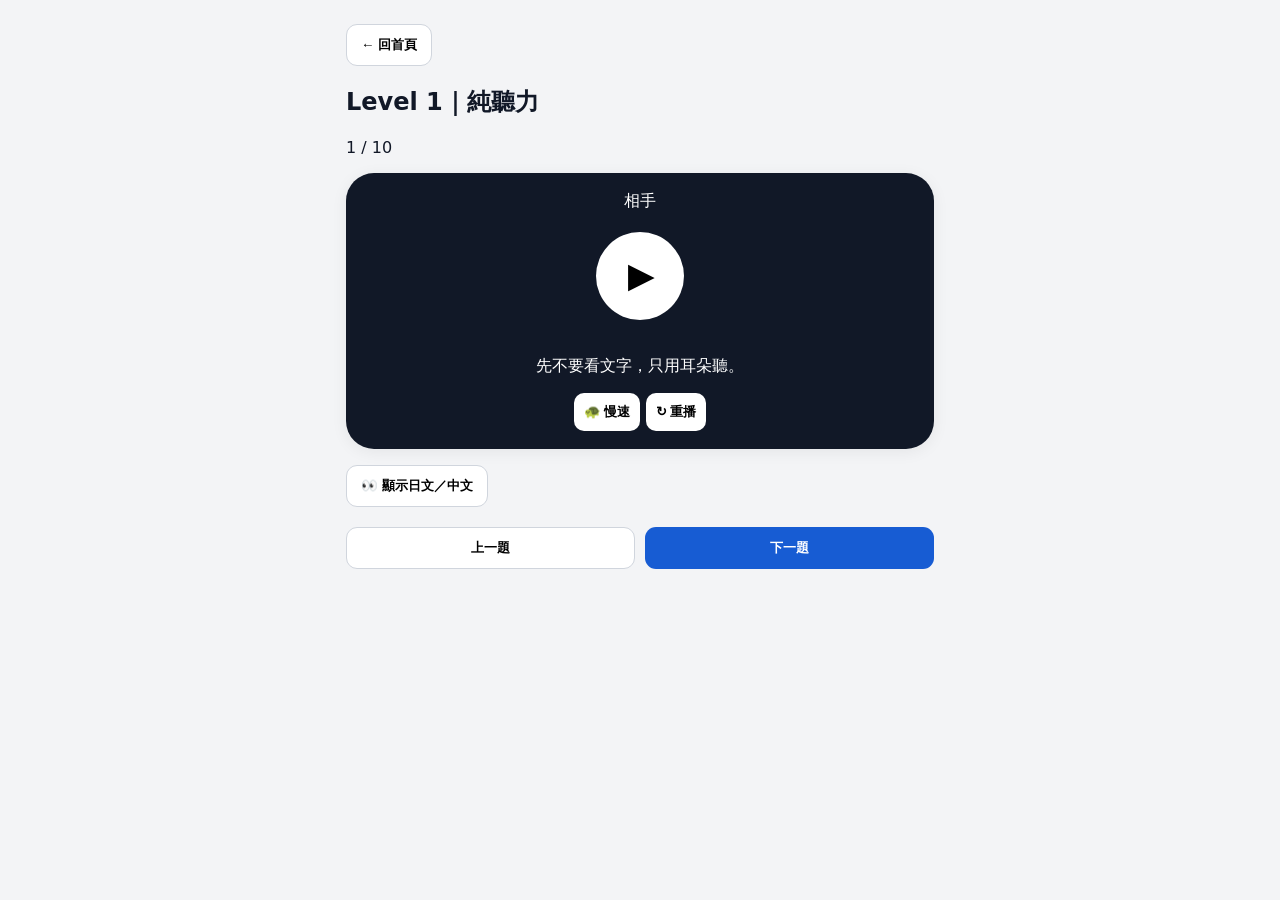
==== practice.html @ bae82ac3 "Add files via upload" ====
<!doctype html><html lang="zh-Hant"><head><meta charset="utf-8"><meta name="viewport" content="width=device-width,initial-scale=1,viewport-fit=cover"><link rel="stylesheet" href="style.css"><title>日語練習</title></head><body><main><button onclick="location.href='index.html'">← 回首頁</button><h2 id="title"></h2><div id="prog"></div><section class="phone"><div>相手</div><button id="play" class="play">▶</button><p>先不要看文字，只用耳朵聽。</p><button id="slow">🐢 慢速</button> <button id="again">↻ 重播</button></section><button id="reveal">👀 顯示日文／中文</button><div id="ans" class="card hidden"><b id="ja"></b><p id="zh"></p></div><section id="speak" class="card hidden"><h3>換你回答</h3><button id="mic" class="mic">🎙️ 開始說話</button><p id="heard">辨識結果會顯示在這裡</p><button id="sample">💡 看參考回答</button><p id="sampleText" class="hidden"></p></section><div class="nav"><button id="prev">上一題</button><button id="next">下一題</button></div></main><script src="app.js"></script></body></html>
---- style.css ----
*{box-sizing:border-box}body{margin:0;background:#f3f4f6;color:#111827;font-family:system-ui,-apple-system,sans-serif}main{max-width:620px;margin:auto;padding:24px 16px}h1{margin-bottom:4px}.card,.phone{background:#fff;border-radius:18px;padding:18px;margin:16px 0;box-shadow:0 3px 16px #00000010}a{display:block;background:#fff;color:#111827;text-decoration:none;border-radius:18px;padding:20px;margin:14px 0;font-size:18px;font-weight:800}a small{display:block;color:#667085;font-weight:400;margin-top:5px}.note{color:#667085;font-size:13px}.phone{background:#111827;color:#fff;text-align:center;border-radius:28px}.play{width:88px;height:88px;border:0;border-radius:50%;font-size:32px;margin:20px}.phone button:not(.play){padding:10px;border:0;border-radius:10px}button{padding:11px 14px;border:1px solid #d0d5dd;border-radius:11px;background:#fff;font-weight:700}.mic{width:100%;background:#dc2626;color:#fff;border:0;padding:15px}.hidden{display:none}.nav{display:grid;grid-template-columns:1fr 1fr;gap:10px;margin-top:20px}.nav button:last-child{background:#175cd3;color:#fff;border:0}#ja{font-size:21px;line-height:1.7}
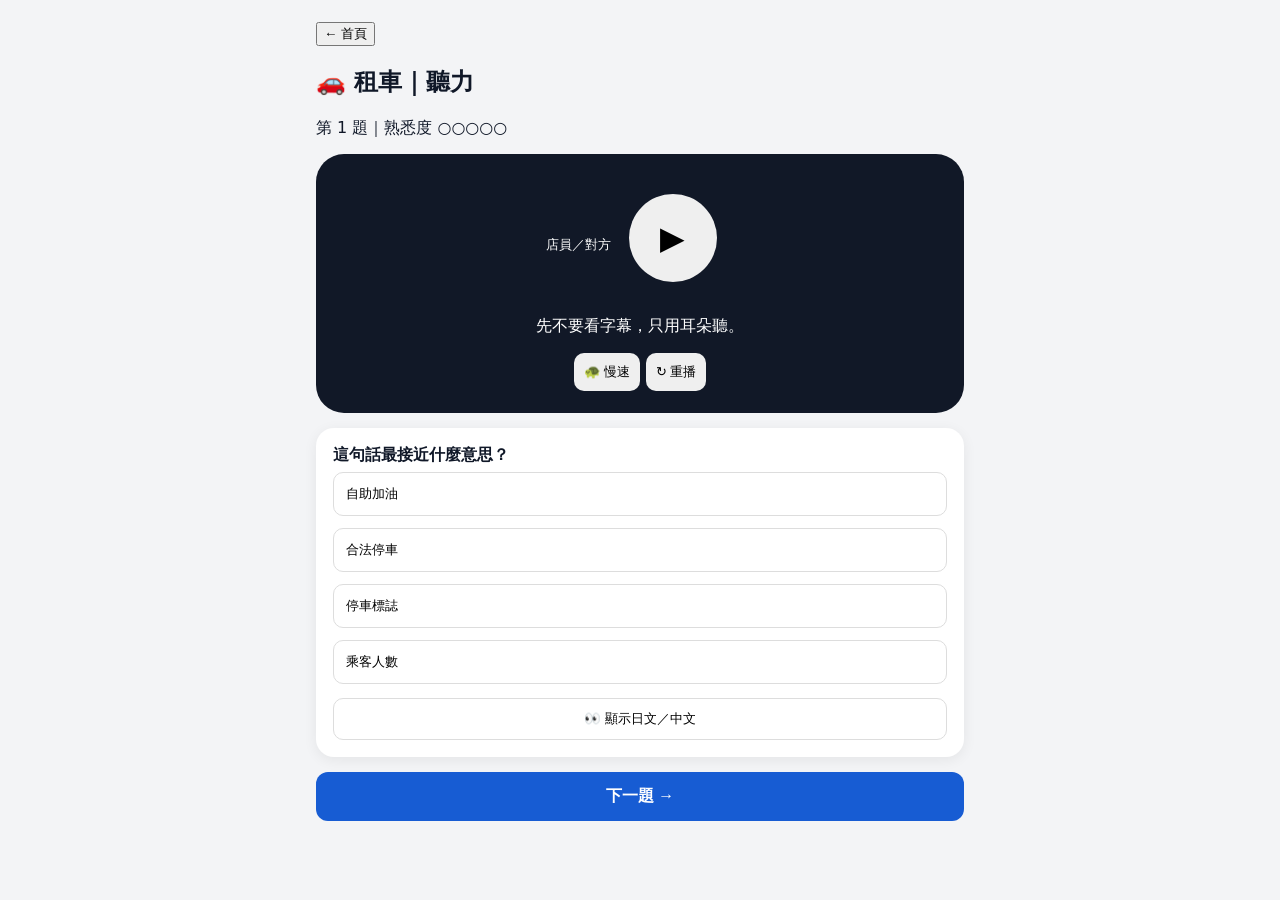
==== commit 1b222232: "Add files via upload" ====
--- a/practice.html
+++ b/practice.html
@@ -1 +1 @@
-<!doctype html><html lang="zh-Hant"><head><meta charset="utf-8"><meta name="viewport" content="width=device-width,initial-scale=1,viewport-fit=cover"><link rel="stylesheet" href="style.css"><title>日語練習</title></head><body><main><button onclick="location.href='index.html'">← 回首頁</button><h2 id="title"></h2><div id="prog"></div><section class="phone"><div>相手</div><button id="play" class="play">▶</button><p>先不要看文字，只用耳朵聽。</p><button id="slow">🐢 慢速</button> <button id="again">↻ 重播</button></section><button id="reveal">👀 顯示日文／中文</button><div id="ans" class="card hidden"><b id="ja"></b><p id="zh"></p></div><section id="speak" class="card hidden"><h3>換你回答</h3><button id="mic" class="mic">🎙️ 開始說話</button><p id="heard">辨識結果會顯示在這裡</p><button id="sample">💡 看參考回答</button><p id="sampleText" class="hidden"></p></section><div class="nav"><button id="prev">上一題</button><button id="next">下一題</button></div></main><script src="app.js"></script></body></html>+<!doctype html><html lang=zh-Hant><head><meta charset=utf-8><meta name=viewport content="width=device-width,initial-scale=1,viewport-fit=cover"><link rel=stylesheet href=style.css></head><body><main><button onclick="location.href='index.html'">← 首頁</button><h2 id=title></h2><div id=prog></div><section class=phone><small>店員／對方</small><button id=play class=play>▶</button><p>先不要看字幕，只用耳朵聽。</p><button id=slow>🐢 慢速</button> <button id=again>↻ 重播</button></section><section class=card><b>這句話最接近什麼意思？</b><div id=choices></div><div id=fb></div><button id=reveal>👀 顯示日文／中文</button><div id=text class=hidden><h3 id=ja></h3><p id=zh></p></div></section><section id=speak class="card hidden"><b>換你回答</b><p>先求意思能傳達，不要求完美文法。</p><button id=mic class=mic>🎙️ 開始說話</button><p id=heard>辨識結果會顯示在這裡</p><button id=sample>💡 參考回答</button><p id=sampleText class=hidden></p></section><button id=next class=next>下一題 →</button></main><script src=practice.js></script></body></html>
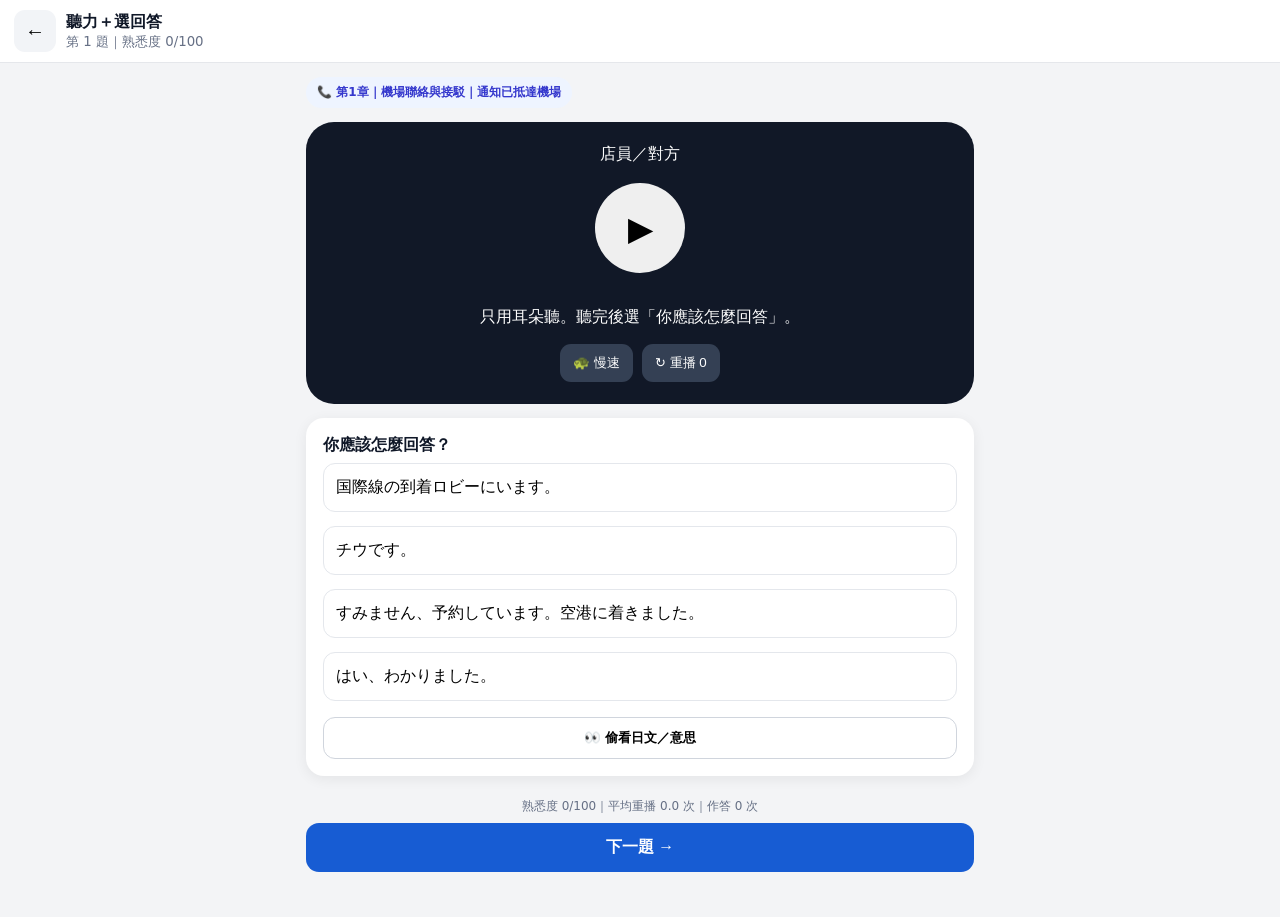
==== commit 4dc39044: "Add files via upload" ====
--- a/practice.html
+++ b/practice.html
@@ -1 +1 @@
-<!doctype html><html lang=zh-Hant><head><meta charset=utf-8><meta name=viewport content="width=device-width,initial-scale=1,viewport-fit=cover"><link rel=stylesheet href=style.css></head><body><main><button onclick="location.href='index.html'">← 首頁</button><h2 id=title></h2><div id=prog></div><section class=phone><small>店員／對方</small><button id=play class=play>▶</button><p>先不要看字幕，只用耳朵聽。</p><button id=slow>🐢 慢速</button> <button id=again>↻ 重播</button></section><section class=card><b>這句話最接近什麼意思？</b><div id=choices></div><div id=fb></div><button id=reveal>👀 顯示日文／中文</button><div id=text class=hidden><h3 id=ja></h3><p id=zh></p></div></section><section id=speak class="card hidden"><b>換你回答</b><p>先求意思能傳達，不要求完美文法。</p><button id=mic class=mic>🎙️ 開始說話</button><p id=heard>辨識結果會顯示在這裡</p><button id=sample>💡 參考回答</button><p id=sampleText class=hidden></p></section><button id=next class=next>下一題 →</button></main><script src=practice.js></script></body></html>+<!doctype html><html lang="zh-Hant"><head><meta charset="utf-8"><meta name="viewport" content="width=device-width,initial-scale=1,viewport-fit=cover"><link rel="stylesheet" href="style.css"><title>租車日語練習</title></head><body><header><button onclick="location.href='index.html'">←</button><div><b id="title"></b><small id="prog"></small></div></header><main class="practice"><div class="chip" id="chapterName"></div><section class="phone"><div id="speaker">店員／對方</div><button id="play" class="play">▶</button><p>只用耳朵聽。聽完後選「你應該怎麼回答」。</p><div class="controls"><button id="slow">🐢 慢速</button><button id="again">↻ 重播 <span id="replayCount">0</span></button></div></section><section class="card"><b>你應該怎麼回答？</b><div id="choices"></div><div id="feedback"></div><button id="reveal" class="wide">👀 偷看日文／意思</button><div id="text" class="hidden"><div class="ja" id="ja"></div><div class="zh" id="meaning"></div><div class="keys" id="keys"></div></div></section><section id="speakBox" class="card hidden"><b>進階：自己說出回答</b><p>先求意思能傳達，不要求完美文法。</p><button id="mic" class="mic">🎙️ 開始說話</button><div id="heard">辨識結果會顯示在這裡</div><button id="sample" class="wide">💡 看參考回答</button><div id="sampleText" class="hidden sample"></div></section><div class="metrics" id="metrics"></div><button id="next" class="next">下一題 →</button></main><script src="practice.js"></script></body></html>
--- a/style.css
+++ b/style.css
@@ -0,0 +1 @@
+*{box-sizing:border-box}body{margin:0;background:#f3f4f6;color:#101828;font-family:system-ui,-apple-system,sans-serif}main{max-width:700px;margin:auto;padding:20px 16px 45px}.hero{display:flex;gap:14px;align-items:center}.hero>span{width:58px;height:58px;border-radius:18px;background:#111827;color:#fff;display:grid;place-items:center;font-size:28px;font-weight:900}.hero h1{margin:0}.hero p{margin:4px 0;color:#667085}.card{background:#fff;border-radius:18px;padding:17px;margin:14px 0;box-shadow:0 3px 14px #0001}.dash #stats{display:grid;grid-template-columns:repeat(4,1fr);gap:7px}.stat{background:#f9fafb;padding:10px 4px;border-radius:12px;text-align:center}.stat b{display:block;font-size:20px}.stat small{font-size:11px;color:#667085}.review{display:block;text-align:center;background:#7f56d9;color:white;text-decoration:none;padding:13px;border-radius:12px;margin:10px 0;font-weight:800}.review.secondary{background:#175cd3}.dash>button{width:100%;padding:10px;border:1px solid #ddd;background:white;border-radius:10px}.actions{display:grid;grid-template-columns:1fr 1fr;gap:8px}.actions a{padding:12px;border-radius:11px;background:#f2f4f7;text-decoration:none;text-align:center;color:#101828;font-weight:750}header{position:sticky;top:0;background:#fff;border-bottom:1px solid #e5e7eb;padding:10px 14px;display:flex;gap:10px;align-items:center;z-index:5}header>button{width:42px;height:42px;border:0;border-radius:11px;background:#f2f4f7;font-size:20px}header>div{display:flex;flex-direction:column}header small{color:#667085}.practice{padding-top:14px}.chip{display:inline-block;background:#eef4ff;color:#3538cd;border-radius:20px;padding:7px 11px;font-size:12px;font-weight:700}.phone{background:#111827;color:white;border-radius:28px;text-align:center;padding:22px 16px;margin:14px 0}.play{width:90px;height:90px;border:0;border-radius:50%;font-size:33px;margin:18px}.controls{display:flex;justify-content:center;gap:9px}.controls button{border:0;border-radius:11px;padding:10px 13px;background:#344054;color:white}.choice{width:100%;text-align:left;padding:13px 12px;border:1px solid #e4e7ec;background:white;border-radius:12px;margin:7px 0;font-size:16px}.choice.ok,.choice.right{background:#ecfdf3;border-color:#75e0a7}.choice.bad{background:#fef3f2;border-color:#fda29b}.wide{width:100%;border:1px solid #d0d5dd;background:#fff;border-radius:12px;padding:11px;margin-top:9px;font-weight:750}.ja{font-size:21px;line-height:1.7;font-weight:750;margin-top:13px}.zh{color:#475467;margin-top:7px;line-height:1.6}.keys{background:#fff7ed;color:#9a3412;padding:9px;border-radius:10px;margin-top:10px}.hidden{display:none!important}.good,.warn{padding:11px;border-radius:10px;margin-top:9px;line-height:1.55}.good{background:#ecfdf3;color:#027a48}.warn{background:#fffaeb;color:#b54708}.mic{width:100%;border:0;background:#dc2626;color:white;border-radius:14px;padding:15px;font-weight:800}#heard{background:#f9fafb;padding:12px;border-radius:10px;margin:10px 0;color:#475467}.sample{font-size:18px;line-height:1.7;padding:10px 3px}.metrics{font-size:12px;color:#667085;text-align:center;padding:8px}.next{width:100%;border:0;background:#175cd3;color:white;border-radius:13px;padding:14px;font-weight:800;font-size:16px}@media(max-width:520px){.dash #stats{grid-template-columns:repeat(2,1fr)}.actions{grid-template-columns:1fr}}
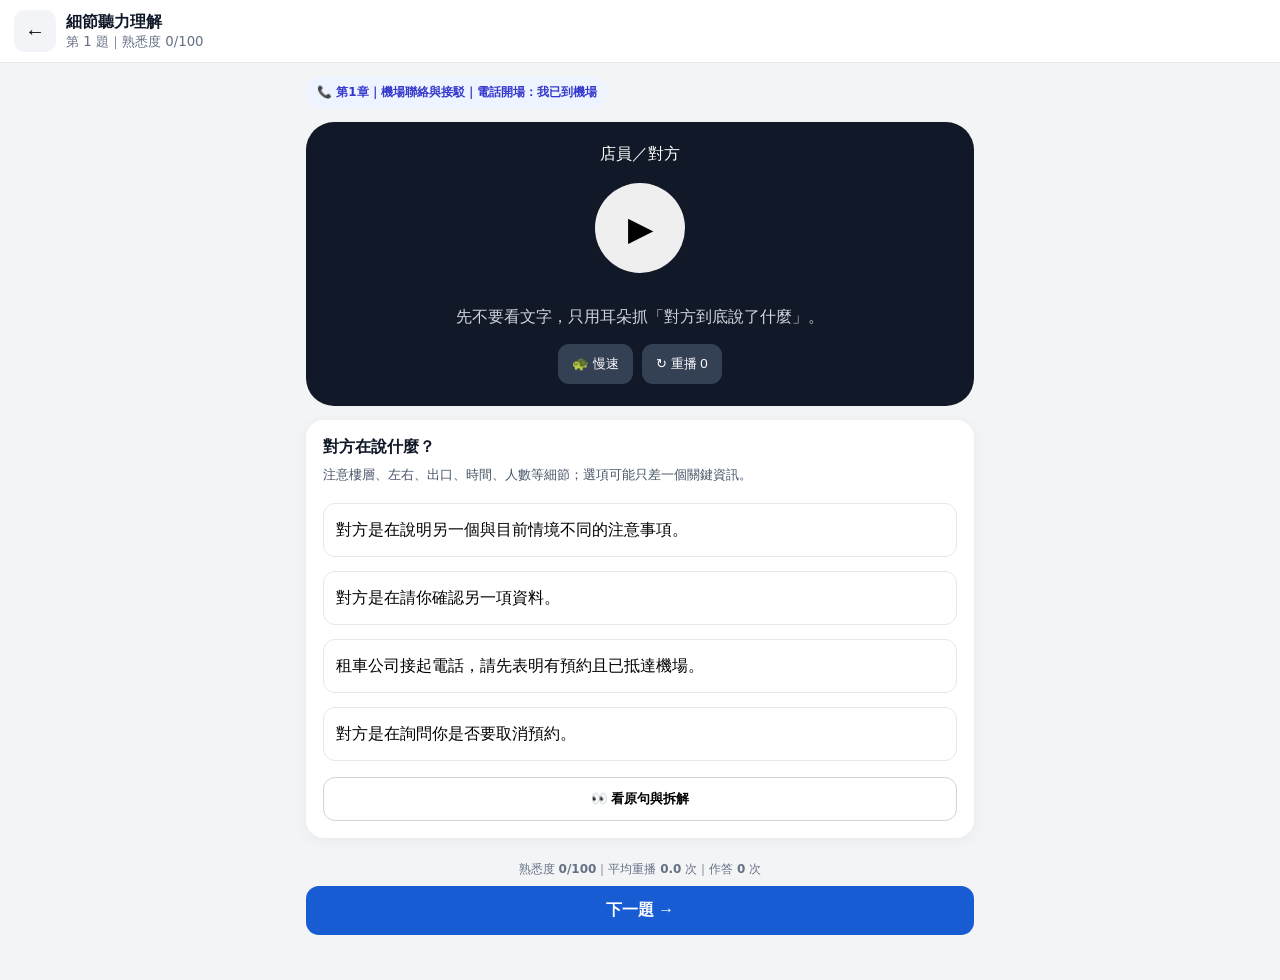
==== commit 26689732: "Add files via upload" ====
--- a/practice.html
+++ b/practice.html
@@ -1 +1 @@
-<!doctype html><html lang="zh-Hant"><head><meta charset="utf-8"><meta name="viewport" content="width=device-width,initial-scale=1,viewport-fit=cover"><link rel="stylesheet" href="style.css"><title>租車日語練習</title></head><body><header><button onclick="location.href='index.html'">←</button><div><b id="title"></b><small id="prog"></small></div></header><main class="practice"><div class="chip" id="chapterName"></div><section class="phone"><div id="speaker">店員／對方</div><button id="play" class="play">▶</button><p>只用耳朵聽。聽完後選「你應該怎麼回答」。</p><div class="controls"><button id="slow">🐢 慢速</button><button id="again">↻ 重播 <span id="replayCount">0</span></button></div></section><section class="card"><b>你應該怎麼回答？</b><div id="choices"></div><div id="feedback"></div><button id="reveal" class="wide">👀 偷看日文／意思</button><div id="text" class="hidden"><div class="ja" id="ja"></div><div class="zh" id="meaning"></div><div class="keys" id="keys"></div></div></section><section id="speakBox" class="card hidden"><b>進階：自己說出回答</b><p>先求意思能傳達，不要求完美文法。</p><button id="mic" class="mic">🎙️ 開始說話</button><div id="heard">辨識結果會顯示在這裡</div><button id="sample" class="wide">💡 看參考回答</button><div id="sampleText" class="hidden sample"></div></section><div class="metrics" id="metrics"></div><button id="next" class="next">下一題 →</button></main><script src="practice.js"></script></body></html>+<!doctype html><html lang="zh-Hant"><head><meta charset="utf-8"><meta name="viewport" content="width=device-width,initial-scale=1,viewport-fit=cover"><link rel="stylesheet" href="style.css"><title>租車日語練習</title></head><body><header><button onclick="location.href='index.html'">←</button><div><b id="title"></b><small id="prog"></small></div></header><main class="practice"><div class="chip" id="chapterName"></div><section class="phone"><div id="speaker">店員／對方</div><button id="play" class="play">▶</button><p>先不要看文字，只用耳朵抓「對方到底說了什麼」。</p><div class="controls"><button id="slow">🐢 慢速</button><button id="again">↻ 重播 <span id="replayCount">0</span></button></div></section><section class="card"><b>對方在說什麼？</b><p class="hint">注意樓層、左右、出口、時間、人數等細節；選項可能只差一個關鍵資訊。</p><div id="choices"></div><div id="feedback"></div><button id="reveal" class="wide">👀 看原句與拆解</button><div id="text" class="hidden"><button id="sentenceBtn" class="speakSentence" type="button"><span class="ja" id="ja"></span><span>🔊</span></button><div class="zh" id="meaning"></div><div class="breakTitle">點一下個別單字／片語聽發音：</div><div id="chunks" class="chunks"></div></div></section><section id="speakBox" class="card hidden"><b>進階：聽懂後自己回答</b><p>參考回答也都可以直接點擊播放。</p><button id="mic" class="mic">🎙️ 開始說話</button><div id="heard">辨識結果會顯示在這裡</div><div id="replyButtons" class="replyButtons"></div></section><div class="metrics" id="metrics"></div><button id="next" class="next">下一題 →</button></main><script src="practice.js"></script></body></html>
--- a/style.css
+++ b/style.css
@@ -1 +1 @@
-*{box-sizing:border-box}body{margin:0;background:#f3f4f6;color:#101828;font-family:system-ui,-apple-system,sans-serif}main{max-width:700px;margin:auto;padding:20px 16px 45px}.hero{display:flex;gap:14px;align-items:center}.hero>span{width:58px;height:58px;border-radius:18px;background:#111827;color:#fff;display:grid;place-items:center;font-size:28px;font-weight:900}.hero h1{margin:0}.hero p{margin:4px 0;color:#667085}.card{background:#fff;border-radius:18px;padding:17px;margin:14px 0;box-shadow:0 3px 14px #0001}.dash #stats{display:grid;grid-template-columns:repeat(4,1fr);gap:7px}.stat{background:#f9fafb;padding:10px 4px;border-radius:12px;text-align:center}.stat b{display:block;font-size:20px}.stat small{font-size:11px;color:#667085}.review{display:block;text-align:center;background:#7f56d9;color:white;text-decoration:none;padding:13px;border-radius:12px;margin:10px 0;font-weight:800}.review.secondary{background:#175cd3}.dash>button{width:100%;padding:10px;border:1px solid #ddd;background:white;border-radius:10px}.actions{display:grid;grid-template-columns:1fr 1fr;gap:8px}.actions a{padding:12px;border-radius:11px;background:#f2f4f7;text-decoration:none;text-align:center;color:#101828;font-weight:750}header{position:sticky;top:0;background:#fff;border-bottom:1px solid #e5e7eb;padding:10px 14px;display:flex;gap:10px;align-items:center;z-index:5}header>button{width:42px;height:42px;border:0;border-radius:11px;background:#f2f4f7;font-size:20px}header>div{display:flex;flex-direction:column}header small{color:#667085}.practice{padding-top:14px}.chip{display:inline-block;background:#eef4ff;color:#3538cd;border-radius:20px;padding:7px 11px;font-size:12px;font-weight:700}.phone{background:#111827;color:white;border-radius:28px;text-align:center;padding:22px 16px;margin:14px 0}.play{width:90px;height:90px;border:0;border-radius:50%;font-size:33px;margin:18px}.controls{display:flex;justify-content:center;gap:9px}.controls button{border:0;border-radius:11px;padding:10px 13px;background:#344054;color:white}.choice{width:100%;text-align:left;padding:13px 12px;border:1px solid #e4e7ec;background:white;border-radius:12px;margin:7px 0;font-size:16px}.choice.ok,.choice.right{background:#ecfdf3;border-color:#75e0a7}.choice.bad{background:#fef3f2;border-color:#fda29b}.wide{width:100%;border:1px solid #d0d5dd;background:#fff;border-radius:12px;padding:11px;margin-top:9px;font-weight:750}.ja{font-size:21px;line-height:1.7;font-weight:750;margin-top:13px}.zh{color:#475467;margin-top:7px;line-height:1.6}.keys{background:#fff7ed;color:#9a3412;padding:9px;border-radius:10px;margin-top:10px}.hidden{display:none!important}.good,.warn{padding:11px;border-radius:10px;margin-top:9px;line-height:1.55}.good{background:#ecfdf3;color:#027a48}.warn{background:#fffaeb;color:#b54708}.mic{width:100%;border:0;background:#dc2626;color:white;border-radius:14px;padding:15px;font-weight:800}#heard{background:#f9fafb;padding:12px;border-radius:10px;margin:10px 0;color:#475467}.sample{font-size:18px;line-height:1.7;padding:10px 3px}.metrics{font-size:12px;color:#667085;text-align:center;padding:8px}.next{width:100%;border:0;background:#175cd3;color:white;border-radius:13px;padding:14px;font-weight:800;font-size:16px}@media(max-width:520px){.dash #stats{grid-template-columns:repeat(2,1fr)}.actions{grid-template-columns:1fr}}+*{box-sizing:border-box}body{margin:0;background:#f3f4f6;color:#101828;font-family:system-ui,-apple-system,"Noto Sans TC",sans-serif}main{max-width:700px;margin:auto;padding:20px 16px 45px}.hero{display:flex;gap:14px;align-items:center}.hero>span{width:58px;height:58px;border-radius:18px;background:#111827;color:#fff;display:grid;place-items:center;font-size:28px;font-weight:900}.hero h1{margin:0;font-size:25px}.hero p{margin:4px 0;color:#667085}.card{background:#fff;border-radius:18px;padding:17px;margin:14px 0;box-shadow:0 3px 14px #1018280c}.card p{line-height:1.6;color:#475467}.dash #stats{display:grid;grid-template-columns:repeat(4,1fr);gap:7px}.stat{background:#f9fafb;padding:10px 4px;border-radius:12px;text-align:center}.stat b{display:block;font-size:20px}.stat small{font-size:11px;color:#667085}.review{display:block;text-align:center;background:#7f56d9;color:#fff;text-decoration:none;padding:13px;border-radius:12px;margin:10px 0;font-weight:800}.review.secondary{background:#175cd3}.dash>button{width:100%;padding:10px;border:1px solid #ddd;background:#fff;border-radius:10px}.actions{display:grid;grid-template-columns:1fr 1fr;gap:8px}.actions a{padding:12px;border-radius:11px;background:#f2f4f7;text-decoration:none;text-align:center;color:#101828;font-weight:750}header{position:sticky;top:0;background:#fff;border-bottom:1px solid #e5e7eb;padding:10px 14px;display:flex;gap:10px;align-items:center;z-index:5}header>button{width:42px;height:42px;border:0;border-radius:11px;background:#f2f4f7;font-size:20px}header>div{display:flex;flex-direction:column}header small{color:#667085}.practice{padding-top:14px}.chip{display:inline-block;background:#eef4ff;color:#3538cd;border-radius:20px;padding:7px 11px;font-size:12px;font-weight:700}.phone{background:#111827;color:#fff;border-radius:28px;text-align:center;padding:22px 16px;margin:14px 0}.play{width:90px;height:90px;border:0;border-radius:50%;font-size:33px;margin:18px}.phone p{color:#d0d5dd}.controls{display:flex;justify-content:center;gap:9px}.controls button{border:0;border-radius:11px;padding:11px 14px;background:#344054;color:#fff}.hint{font-size:13px;margin:7px 0 10px}.choice{width:100%;text-align:left;padding:14px 12px;border:1px solid #e4e7ec;background:#fff;border-radius:12px;margin:7px 0;font-size:16px;line-height:1.5}.choice.ok,.choice.right{background:#ecfdf3;border-color:#75e0a7}.choice.bad{background:#fef3f2;border-color:#fda29b}.wide{width:100%;border:1px solid #d0d5dd;background:#fff;border-radius:12px;padding:12px;margin-top:9px;font-weight:750}.speakSentence{width:100%;display:flex;justify-content:space-between;align-items:center;gap:12px;border:1px solid #e4e7ec;background:#f9fafb;border-radius:14px;padding:12px;margin-top:12px;text-align:left}.ja{font-size:21px;line-height:1.7;font-weight:750}.zh{color:#475467;margin-top:10px;line-height:1.6}.breakTitle{font-size:13px;font-weight:800;margin-top:16px;color:#344054}.chunks{display:flex;flex-wrap:wrap;gap:8px;margin-top:8px}.chunk{display:grid;grid-template-columns:auto auto;grid-template-areas:"jp sp" "zh sp";align-items:center;gap:1px 8px;border:1px solid #d0d5dd;background:#fff;border-radius:12px;padding:9px 10px;text-align:left}.chunk b{grid-area:jp;font-size:16px}.chunk small{grid-area:zh;color:#667085}.chunk span{grid-area:sp}.hidden{display:none!important}.good,.warn{padding:11px;border-radius:10px;margin-top:9px;line-height:1.55}.good{background:#ecfdf3;color:#027a48}.warn{background:#fffaeb;color:#b54708}.mic{width:100%;border:0;background:#dc2626;color:#fff;border-radius:14px;padding:15px;font-weight:800}#heard{background:#f9fafb;padding:12px;border-radius:10px;margin:10px 0;color:#475467}.replyButtons{display:grid;gap:8px}.reply{display:flex;justify-content:space-between;align-items:center;text-align:left;gap:10px;padding:12px;border:1px solid #d0d5dd;background:#fff;border-radius:12px;font-size:17px}.metrics{font-size:12px;color:#667085;text-align:center;padding:8px;line-height:1.5}.next{width:100%;border:0;background:#175cd3;color:#fff;border-radius:13px;padding:14px;font-weight:800;font-size:16px}@media(max-width:520px){.dash #stats{grid-template-columns:repeat(2,1fr)}.actions{grid-template-columns:1fr}.hero h1{font-size:22px}}
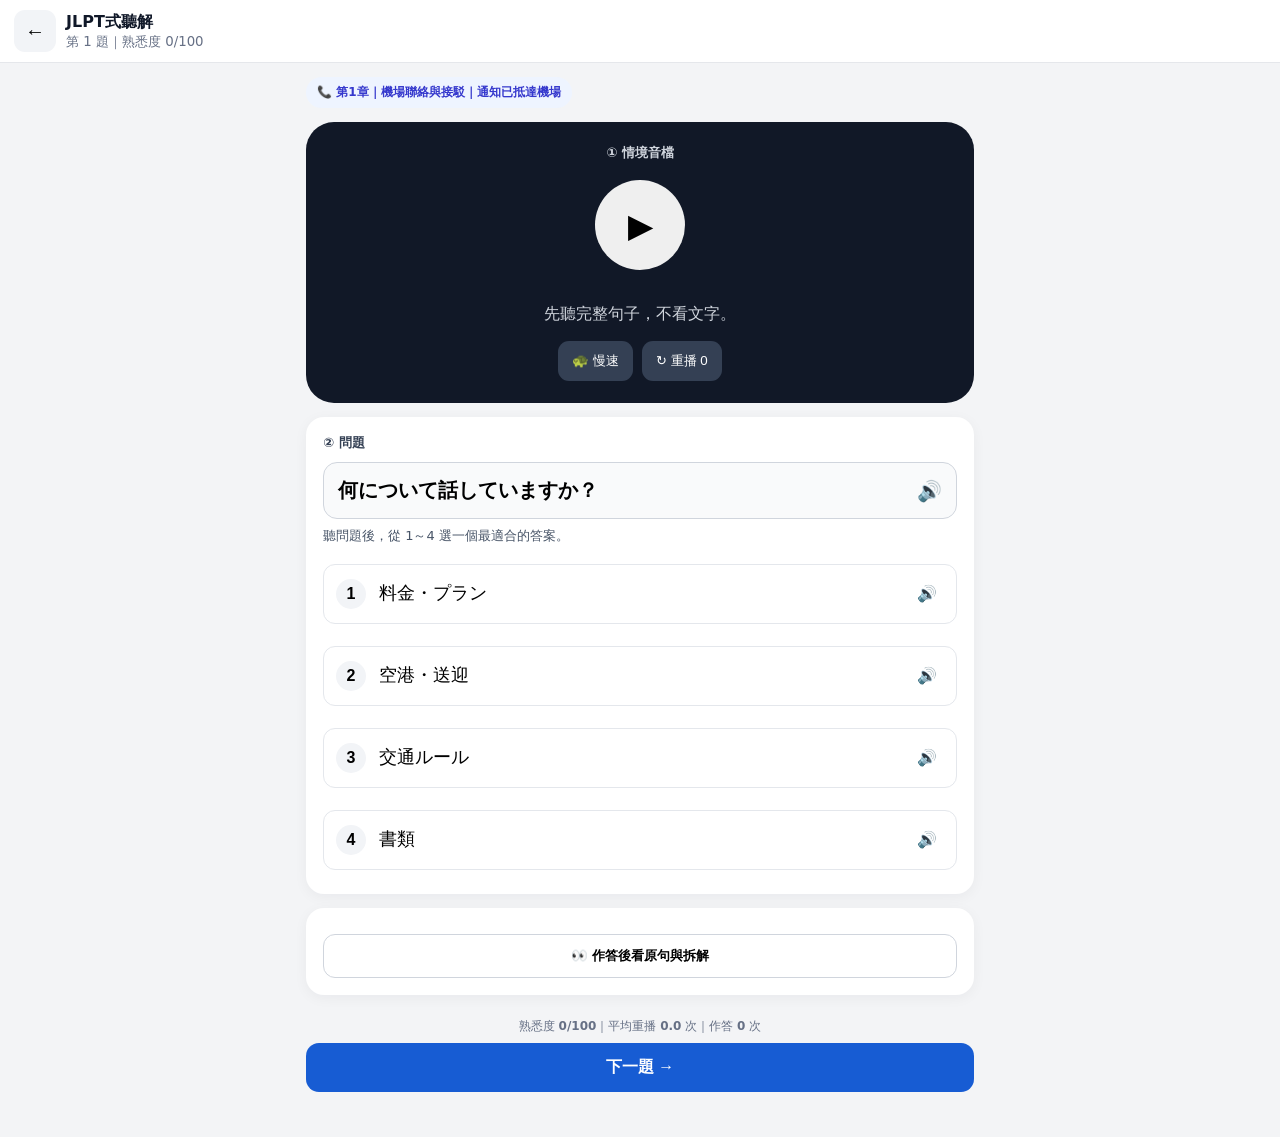
==== commit f020c762: "Add files via upload" ====
--- a/practice.html
+++ b/practice.html
@@ -1 +1,34 @@
-<!doctype html><html lang="zh-Hant"><head><meta charset="utf-8"><meta name="viewport" content="width=device-width,initial-scale=1,viewport-fit=cover"><link rel="stylesheet" href="style.css"><title>租車日語練習</title></head><body><header><button onclick="location.href='index.html'">←</button><div><b id="title"></b><small id="prog"></small></div></header><main class="practice"><div class="chip" id="chapterName"></div><section class="phone"><div id="speaker">店員／對方</div><button id="play" class="play">▶</button><p>先不要看文字，只用耳朵抓「對方到底說了什麼」。</p><div class="controls"><button id="slow">🐢 慢速</button><button id="again">↻ 重播 <span id="replayCount">0</span></button></div></section><section class="card"><b>對方在說什麼？</b><p class="hint">注意樓層、左右、出口、時間、人數等細節；選項可能只差一個關鍵資訊。</p><div id="choices"></div><div id="feedback"></div><button id="reveal" class="wide">👀 看原句與拆解</button><div id="text" class="hidden"><button id="sentenceBtn" class="speakSentence" type="button"><span class="ja" id="ja"></span><span>🔊</span></button><div class="zh" id="meaning"></div><div class="breakTitle">點一下個別單字／片語聽發音：</div><div id="chunks" class="chunks"></div></div></section><section id="speakBox" class="card hidden"><b>進階：聽懂後自己回答</b><p>參考回答也都可以直接點擊播放。</p><button id="mic" class="mic">🎙️ 開始說話</button><div id="heard">辨識結果會顯示在這裡</div><div id="replyButtons" class="replyButtons"></div></section><div class="metrics" id="metrics"></div><button id="next" class="next">下一題 →</button></main><script src="practice.js"></script></body></html>+<!doctype html><html lang="zh-Hant"><head>
+<meta charset="utf-8"><meta name="viewport" content="width=device-width,initial-scale=1,viewport-fit=cover"><link rel="stylesheet" href="style.css">
+<title>JLPT式租車聽解</title></head><body>
+<header><button onclick="location.href='index.html'">←</button><div><b id="title"></b><small id="prog"></small></div></header>
+<main class="practice"><div class="chip" id="chapterName"></div>
+
+<section class="phone">
+<div class="step">① 情境音檔</div><button id="playScene" class="play">▶</button>
+<p>先聽完整句子，不看文字。</p>
+<div class="controls"><button id="slow">🐢 慢速</button><button id="again">↻ 重播 <span id="replayCount">0</span></button></div>
+</section>
+
+<section class="card questionCard">
+<div class="step dark">② 問題</div>
+<button id="questionBtn" class="questionAudio" type="button"><span id="questionText"></span><span>🔊</span></button>
+<p class="hint">聽問題後，從 1～4 選一個最適合的答案。</p>
+<div id="choices" class="jlptChoices"></div>
+<div id="feedback"></div>
+</section>
+
+<section class="card">
+<button id="reveal" class="wide">👀 作答後看原句與拆解</button>
+<div id="text" class="hidden">
+<button id="sentenceBtn" class="speakSentence" type="button"><span class="ja" id="ja"></span><span>🔊</span></button>
+<div class="zh" id="meaning"></div>
+<div class="breakTitle">個別單字／片語：</div><div id="chunks" class="chunks"></div>
+</div></section>
+
+<section id="speakBox" class="card hidden"><b>進階：自己回答店員</b>
+<button id="mic" class="mic">🎙️ 開始說話</button><div id="heard">辨識結果會顯示在這裡</div>
+<div id="replyButtons" class="replyButtons"></div></section>
+
+<div class="metrics" id="metrics"></div><button id="next" class="next">下一題 →</button>
+</main><script src="practice.js"></script></body></html>
--- a/style.css
+++ b/style.css
@@ -1 +1,5 @@
-*{box-sizing:border-box}body{margin:0;background:#f3f4f6;color:#101828;font-family:system-ui,-apple-system,"Noto Sans TC",sans-serif}main{max-width:700px;margin:auto;padding:20px 16px 45px}.hero{display:flex;gap:14px;align-items:center}.hero>span{width:58px;height:58px;border-radius:18px;background:#111827;color:#fff;display:grid;place-items:center;font-size:28px;font-weight:900}.hero h1{margin:0;font-size:25px}.hero p{margin:4px 0;color:#667085}.card{background:#fff;border-radius:18px;padding:17px;margin:14px 0;box-shadow:0 3px 14px #1018280c}.card p{line-height:1.6;color:#475467}.dash #stats{display:grid;grid-template-columns:repeat(4,1fr);gap:7px}.stat{background:#f9fafb;padding:10px 4px;border-radius:12px;text-align:center}.stat b{display:block;font-size:20px}.stat small{font-size:11px;color:#667085}.review{display:block;text-align:center;background:#7f56d9;color:#fff;text-decoration:none;padding:13px;border-radius:12px;margin:10px 0;font-weight:800}.review.secondary{background:#175cd3}.dash>button{width:100%;padding:10px;border:1px solid #ddd;background:#fff;border-radius:10px}.actions{display:grid;grid-template-columns:1fr 1fr;gap:8px}.actions a{padding:12px;border-radius:11px;background:#f2f4f7;text-decoration:none;text-align:center;color:#101828;font-weight:750}header{position:sticky;top:0;background:#fff;border-bottom:1px solid #e5e7eb;padding:10px 14px;display:flex;gap:10px;align-items:center;z-index:5}header>button{width:42px;height:42px;border:0;border-radius:11px;background:#f2f4f7;font-size:20px}header>div{display:flex;flex-direction:column}header small{color:#667085}.practice{padding-top:14px}.chip{display:inline-block;background:#eef4ff;color:#3538cd;border-radius:20px;padding:7px 11px;font-size:12px;font-weight:700}.phone{background:#111827;color:#fff;border-radius:28px;text-align:center;padding:22px 16px;margin:14px 0}.play{width:90px;height:90px;border:0;border-radius:50%;font-size:33px;margin:18px}.phone p{color:#d0d5dd}.controls{display:flex;justify-content:center;gap:9px}.controls button{border:0;border-radius:11px;padding:11px 14px;background:#344054;color:#fff}.hint{font-size:13px;margin:7px 0 10px}.choice{width:100%;text-align:left;padding:14px 12px;border:1px solid #e4e7ec;background:#fff;border-radius:12px;margin:7px 0;font-size:16px;line-height:1.5}.choice.ok,.choice.right{background:#ecfdf3;border-color:#75e0a7}.choice.bad{background:#fef3f2;border-color:#fda29b}.wide{width:100%;border:1px solid #d0d5dd;background:#fff;border-radius:12px;padding:12px;margin-top:9px;font-weight:750}.speakSentence{width:100%;display:flex;justify-content:space-between;align-items:center;gap:12px;border:1px solid #e4e7ec;background:#f9fafb;border-radius:14px;padding:12px;margin-top:12px;text-align:left}.ja{font-size:21px;line-height:1.7;font-weight:750}.zh{color:#475467;margin-top:10px;line-height:1.6}.breakTitle{font-size:13px;font-weight:800;margin-top:16px;color:#344054}.chunks{display:flex;flex-wrap:wrap;gap:8px;margin-top:8px}.chunk{display:grid;grid-template-columns:auto auto;grid-template-areas:"jp sp" "zh sp";align-items:center;gap:1px 8px;border:1px solid #d0d5dd;background:#fff;border-radius:12px;padding:9px 10px;text-align:left}.chunk b{grid-area:jp;font-size:16px}.chunk small{grid-area:zh;color:#667085}.chunk span{grid-area:sp}.hidden{display:none!important}.good,.warn{padding:11px;border-radius:10px;margin-top:9px;line-height:1.55}.good{background:#ecfdf3;color:#027a48}.warn{background:#fffaeb;color:#b54708}.mic{width:100%;border:0;background:#dc2626;color:#fff;border-radius:14px;padding:15px;font-weight:800}#heard{background:#f9fafb;padding:12px;border-radius:10px;margin:10px 0;color:#475467}.replyButtons{display:grid;gap:8px}.reply{display:flex;justify-content:space-between;align-items:center;text-align:left;gap:10px;padding:12px;border:1px solid #d0d5dd;background:#fff;border-radius:12px;font-size:17px}.metrics{font-size:12px;color:#667085;text-align:center;padding:8px;line-height:1.5}.next{width:100%;border:0;background:#175cd3;color:#fff;border-radius:13px;padding:14px;font-weight:800;font-size:16px}@media(max-width:520px){.dash #stats{grid-template-columns:repeat(2,1fr)}.actions{grid-template-columns:1fr}.hero h1{font-size:22px}}+*{box-sizing:border-box}body{margin:0;background:#f3f4f6;color:#101828;font-family:system-ui,-apple-system,"Noto Sans TC",sans-serif}main{max-width:700px;margin:auto;padding:20px 16px 45px}.hero{display:flex;gap:14px;align-items:center}.hero>span{width:58px;height:58px;border-radius:18px;background:#111827;color:#fff;display:grid;place-items:center;font-size:28px;font-weight:900}.hero h1{margin:0;font-size:25px}.hero p{margin:4px 0;color:#667085}.card{background:#fff;border-radius:18px;padding:17px;margin:14px 0;box-shadow:0 3px 14px #1018280c}.card p{line-height:1.6;color:#475467}.dash #stats{display:grid;grid-template-columns:repeat(4,1fr);gap:7px}.stat{background:#f9fafb;padding:10px 4px;border-radius:12px;text-align:center}.stat b{display:block;font-size:20px}.stat small{font-size:11px;color:#667085}.review{display:block;text-align:center;background:#7f56d9;color:#fff;text-decoration:none;padding:13px;border-radius:12px;margin:10px 0;font-weight:800}.review.secondary{background:#175cd3}.dash>button{width:100%;padding:10px;border:1px solid #ddd;background:#fff;border-radius:10px}.actions{display:grid;grid-template-columns:1fr 1fr;gap:8px}.actions a{padding:12px;border-radius:11px;background:#f2f4f7;text-decoration:none;text-align:center;color:#101828;font-weight:750}header{position:sticky;top:0;background:#fff;border-bottom:1px solid #e5e7eb;padding:10px 14px;display:flex;gap:10px;align-items:center;z-index:5}header>button{width:42px;height:42px;border:0;border-radius:11px;background:#f2f4f7;font-size:20px}header>div{display:flex;flex-direction:column}header small{color:#667085}.practice{padding-top:14px}.chip{display:inline-block;background:#eef4ff;color:#3538cd;border-radius:20px;padding:7px 11px;font-size:12px;font-weight:700}.phone{background:#111827;color:#fff;border-radius:28px;text-align:center;padding:22px 16px;margin:14px 0}.play{width:90px;height:90px;border:0;border-radius:50%;font-size:33px;margin:18px}.phone p{color:#d0d5dd}.controls{display:flex;justify-content:center;gap:9px}.controls button{border:0;border-radius:11px;padding:11px 14px;background:#344054;color:#fff}.hint{font-size:13px;margin:7px 0 10px}.choice{width:100%;text-align:left;padding:14px 12px;border:1px solid #e4e7ec;background:#fff;border-radius:12px;margin:7px 0;font-size:16px;line-height:1.5}.choice.ok,.choice.right{background:#ecfdf3;border-color:#75e0a7}.choice.bad{background:#fef3f2;border-color:#fda29b}.wide{width:100%;border:1px solid #d0d5dd;background:#fff;border-radius:12px;padding:12px;margin-top:9px;font-weight:750}.speakSentence{width:100%;display:flex;justify-content:space-between;align-items:center;gap:12px;border:1px solid #e4e7ec;background:#f9fafb;border-radius:14px;padding:12px;margin-top:12px;text-align:left}.ja{font-size:21px;line-height:1.7;font-weight:750}.zh{color:#475467;margin-top:10px;line-height:1.6}.breakTitle{font-size:13px;font-weight:800;margin-top:16px;color:#344054}.chunks{display:flex;flex-wrap:wrap;gap:8px;margin-top:8px}.chunk{display:grid;grid-template-columns:auto auto;grid-template-areas:"jp sp" "zh sp";align-items:center;gap:1px 8px;border:1px solid #d0d5dd;background:#fff;border-radius:12px;padding:9px 10px;text-align:left}.chunk b{grid-area:jp;font-size:16px}.chunk small{grid-area:zh;color:#667085}.chunk span{grid-area:sp}.hidden{display:none!important}.good,.warn{padding:11px;border-radius:10px;margin-top:9px;line-height:1.55}.good{background:#ecfdf3;color:#027a48}.warn{background:#fffaeb;color:#b54708}.mic{width:100%;border:0;background:#dc2626;color:#fff;border-radius:14px;padding:15px;font-weight:800}#heard{background:#f9fafb;padding:12px;border-radius:10px;margin:10px 0;color:#475467}.replyButtons{display:grid;gap:8px}.reply{display:flex;justify-content:space-between;align-items:center;text-align:left;gap:10px;padding:12px;border:1px solid #d0d5dd;background:#fff;border-radius:12px;font-size:17px}.metrics{font-size:12px;color:#667085;text-align:center;padding:8px;line-height:1.5}.next{width:100%;border:0;background:#175cd3;color:#fff;border-radius:13px;padding:14px;font-weight:800;font-size:16px}@media(max-width:520px){.dash #stats{grid-template-columns:repeat(2,1fr)}.actions{grid-template-columns:1fr}.hero h1{font-size:22px}}
+.step{font-size:13px;font-weight:800;color:#d0d5dd}.step.dark{color:#344054;margin-bottom:10px}
+.questionAudio{width:100%;display:flex;justify-content:space-between;align-items:center;gap:12px;border:1px solid #d0d5dd;background:#f9fafb;border-radius:14px;padding:14px;font-size:20px;font-weight:800;text-align:left}
+.jlptChoices{display:grid;gap:8px;margin-top:10px}.jlptChoices .choice{display:grid;grid-template-columns:34px 1fr 34px;align-items:center;gap:9px}
+.num{width:30px;height:30px;border-radius:50%;background:#f2f4f7;display:grid;place-items:center;font-weight:800}.speakerIcon{text-align:center}.opt{font-size:18px}
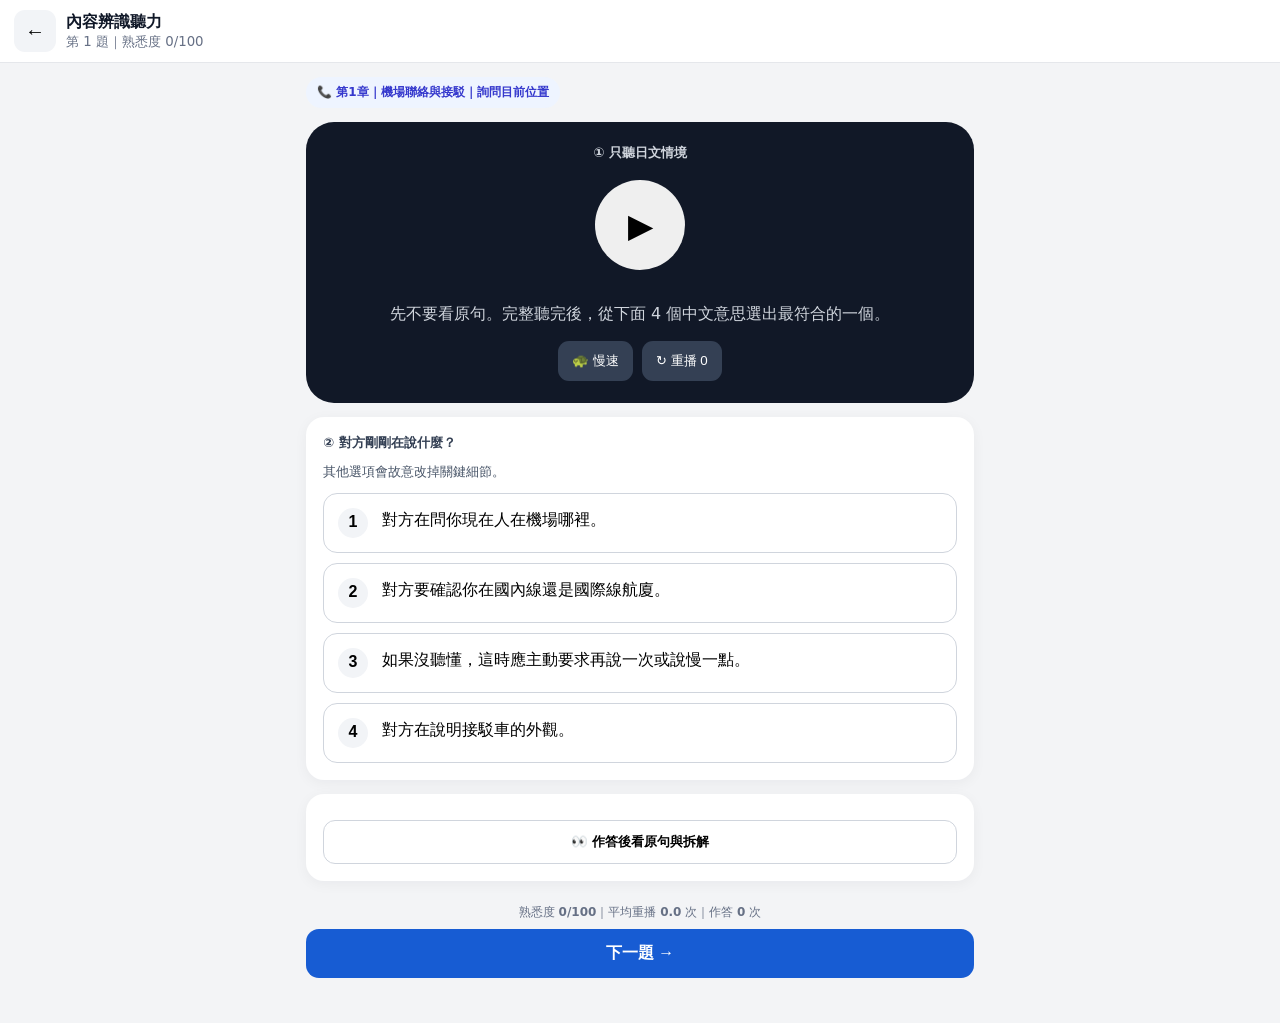
==== commit a6a3f582: "Add files via upload" ====
--- a/practice.html
+++ b/practice.html
@@ -1,20 +1,20 @@
 <!doctype html><html lang="zh-Hant"><head>
 <meta charset="utf-8"><meta name="viewport" content="width=device-width,initial-scale=1,viewport-fit=cover"><link rel="stylesheet" href="style.css">
-<title>JLPT式租車聽解</title></head><body>
+<title>租車日語細節聽力</title></head><body>
 <header><button onclick="location.href='index.html'">←</button><div><b id="title"></b><small id="prog"></small></div></header>
 <main class="practice"><div class="chip" id="chapterName"></div>
 
 <section class="phone">
-<div class="step">① 情境音檔</div><button id="playScene" class="play">▶</button>
-<p>先聽完整句子，不看文字。</p>
+<div class="step">① 只聽日文情境</div>
+<button id="playScene" class="play">▶</button>
+<p>先不要看原句。完整聽完後，從下面 4 個中文意思選出最符合的一個。</p>
 <div class="controls"><button id="slow">🐢 慢速</button><button id="again">↻ 重播 <span id="replayCount">0</span></button></div>
 </section>
 
 <section class="card questionCard">
-<div class="step dark">② 問題</div>
-<button id="questionBtn" class="questionAudio" type="button"><span id="questionText"></span><span>🔊</span></button>
-<p class="hint">聽問題後，從 1～4 選一個最適合的答案。</p>
-<div id="choices" class="jlptChoices"></div>
+<div class="step dark">② 對方剛剛在說什麼？</div>
+<p class="hint">其他選項會故意改掉關鍵細節。</p>
+<div id="choices" class="meaningChoices"></div>
 <div id="feedback"></div>
 </section>
 
--- a/style.css
+++ b/style.css
@@ -3,3 +3,9 @@
 .questionAudio{width:100%;display:flex;justify-content:space-between;align-items:center;gap:12px;border:1px solid #d0d5dd;background:#f9fafb;border-radius:14px;padding:14px;font-size:20px;font-weight:800;text-align:left}
 .jlptChoices{display:grid;gap:8px;margin-top:10px}.jlptChoices .choice{display:grid;grid-template-columns:34px 1fr 34px;align-items:center;gap:9px}
 .num{width:30px;height:30px;border-radius:50%;background:#f2f4f7;display:grid;place-items:center;font-weight:800}.speakerIcon{text-align:center}.opt{font-size:18px}
+
+.meaningChoices{display:grid;gap:10px;margin-top:10px}
+.meaningChoice{display:grid;grid-template-columns:34px 1fr;align-items:start;gap:10px;text-align:left;padding:14px;border:1px solid #d0d5dd;border-radius:14px;background:#fff;font-size:16px;line-height:1.55}
+.meaningChoice:disabled{opacity:1}
+.meaningChoice.ok,.meaningChoice.right{border-color:#12b76a;background:#ecfdf3}
+.meaningChoice.bad{border-color:#f04438;background:#fef3f2}
